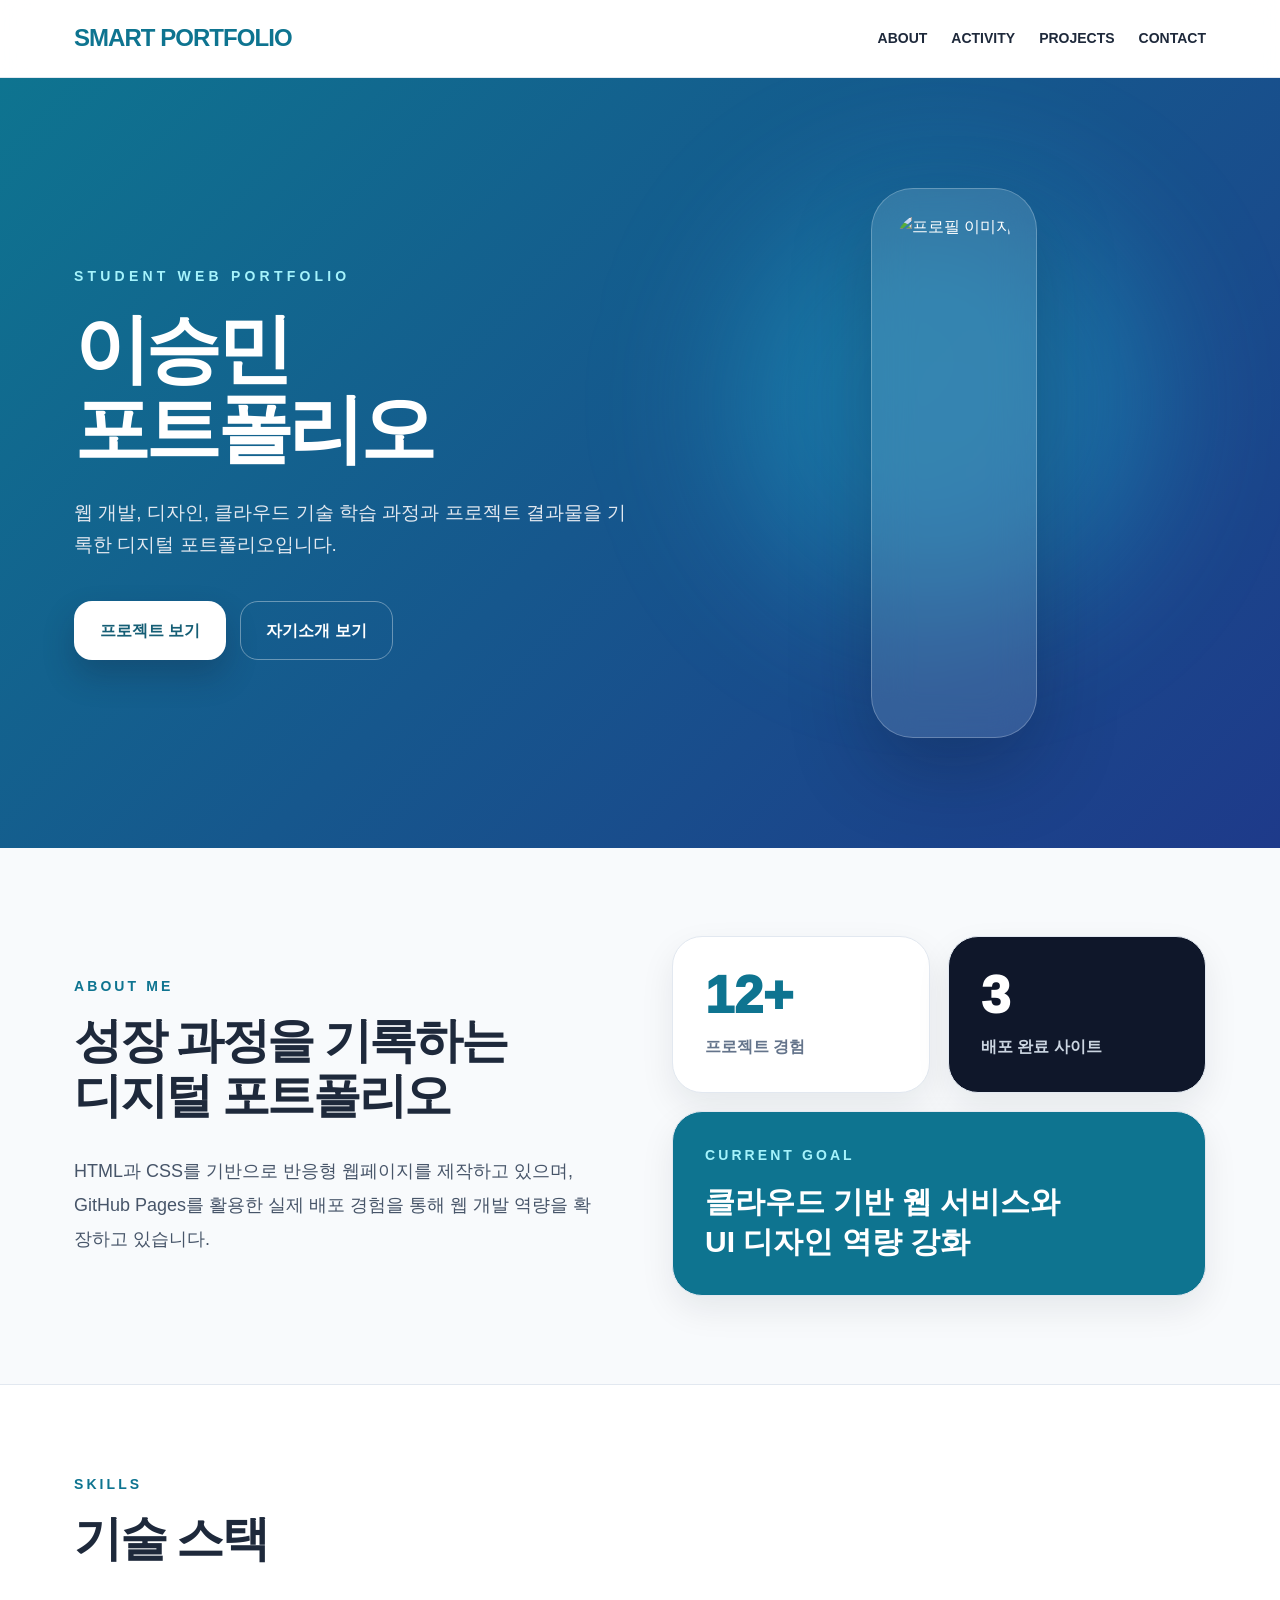
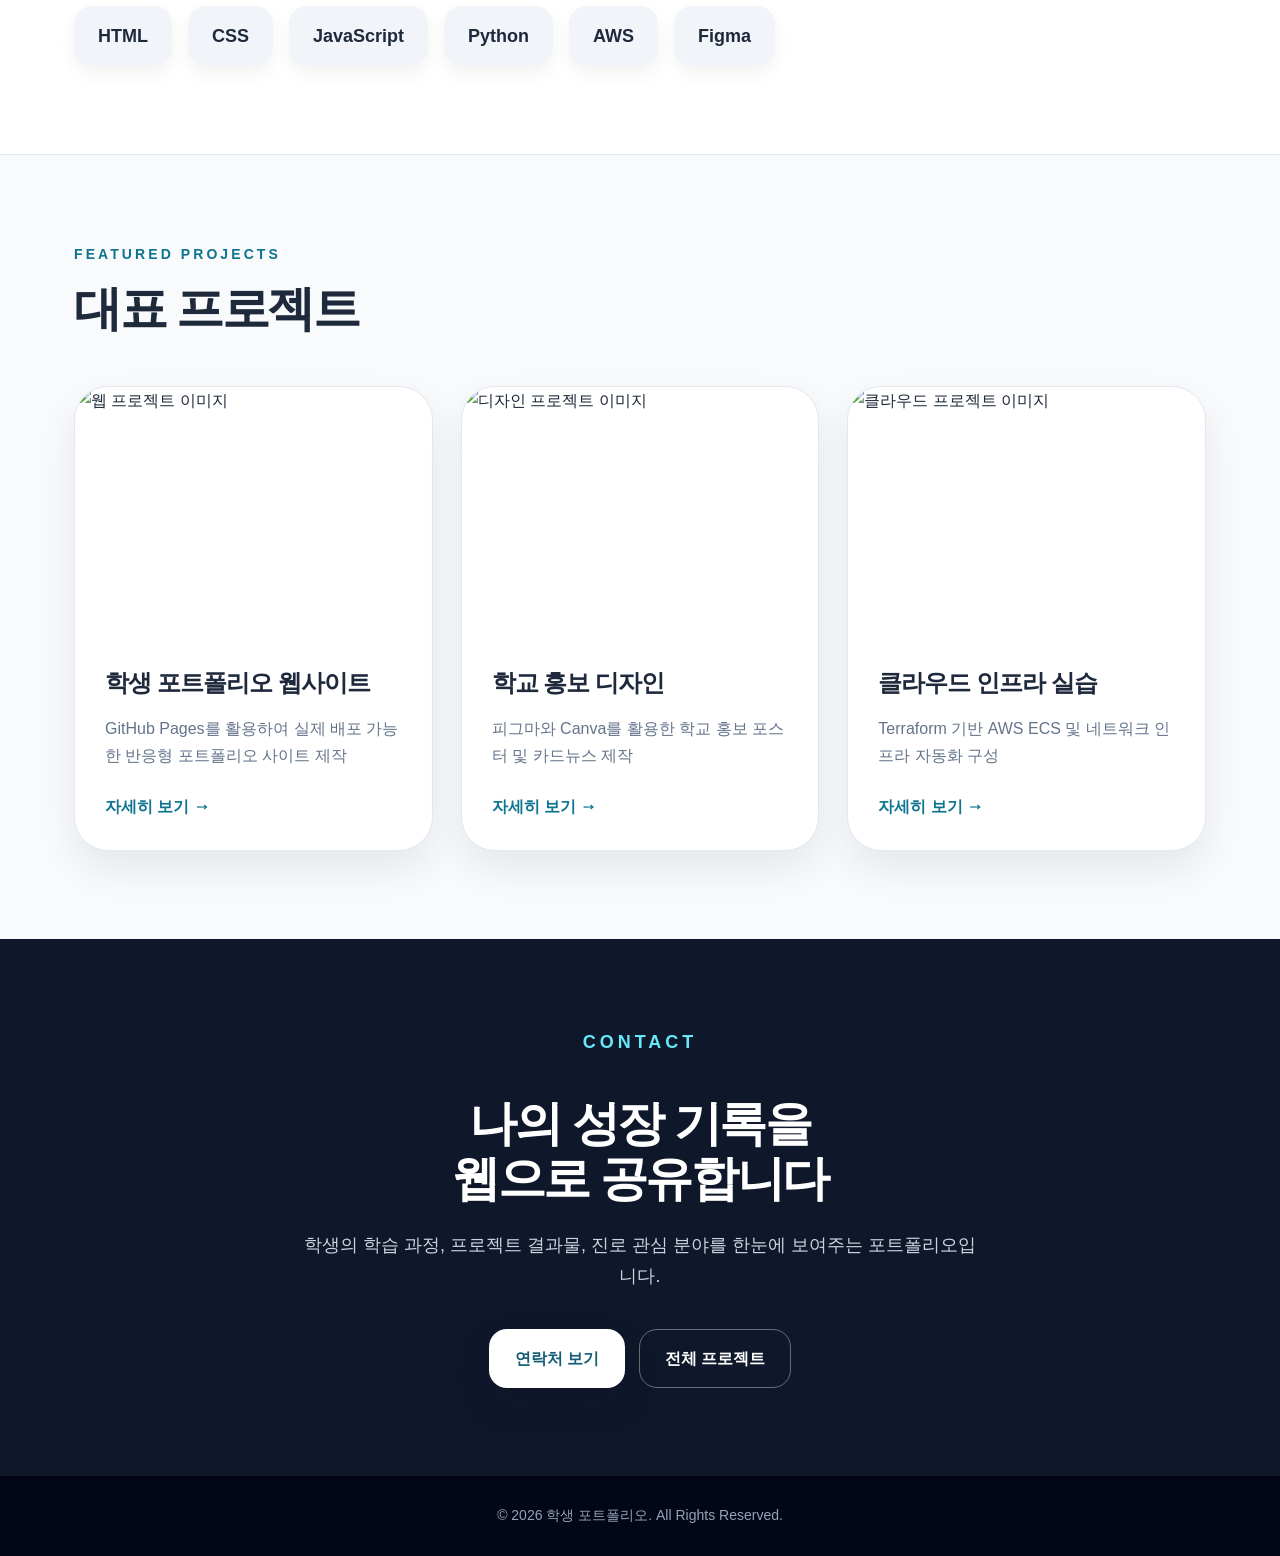
==== index.html @ 1f16a25e "Add files via upload" ====
<!DOCTYPE html>
<html lang="ko">
<head>
  <meta charset="UTF-8" />
  <meta name="viewport" content="width=device-width, initial-scale=1.0" />
  <title>학생 포트폴리오</title>
  <link rel="stylesheet" href="css/style.css" />
</head>
<body>
  <header>
  <nav class="nav">
    <a href="index.html" class="logo">SMART PORTFOLIO</a>
    <ul class="menu">
      <li><a href="about.html" class="">ABOUT</a></li>
      <li><a href="activity.html" class="">ACTIVITY</a></li>
      <li><a href="projects.html" class="">PROJECTS</a></li>
      <li><a href="contact.html" class="">CONTACT</a></li>
    </ul>
  </nav>
</header>

  <section class="hero">
    <div class="hero-inner">
      <div>
        <p class="eyebrow">Student Web Portfolio</p>
        <h1>이승민<br>포트폴리오</h1>
        <p class="hero-desc">
          웹 개발, 디자인, 클라우드 기술 학습 과정과 프로젝트 결과물을 기록한 디지털 포트폴리오입니다.
        </p>
        <div class="button-group">
          <a href="projects.html" class="btn btn-primary">프로젝트 보기</a>
          <a href="about.html" class="btn btn-secondary">자기소개 보기</a>
        </div>
      </div>
      <div class="hero-card">
        <img src="https://images.unsplash.com/photo-1500648767791-00dcc994a43e?q=80&w=1200&auto=format&fit=crop" alt="프로필 이미지">
      </div>
    </div>
  </section>

  <main>
    <section>
      <div class="about-grid">
        <div>
          <p class="section-kicker">About Me</p>
          <h2 class="section-title">성장 과정을 기록하는<br>디지털 포트폴리오</h2>
          <p class="lead">
            HTML과 CSS를 기반으로 반응형 웹페이지를 제작하고 있으며, GitHub Pages를 활용한 실제 배포 경험을 통해 웹 개발 역량을 확장하고 있습니다.
          </p>
        </div>
        <div class="stat-grid">
          <div class="stat-card">
            <div class="stat-number">12+</div>
            <p class="stat-label">프로젝트 경험</p>
          </div>
          <div class="stat-card dark">
            <div class="stat-number">3</div>
            <p class="stat-label">배포 완료 사이트</p>
          </div>
          <div class="stat-card accent">
            <p class="section-kicker" style="color:#a5f3fc;">Current Goal</p>
            <h3 style="font-size:30px; line-height:1.35;">클라우드 기반 웹 서비스와<br>UI 디자인 역량 강화</h3>
          </div>
        </div>
      </div>
    </section>

    <div class="skills-wrap">
      <div class="skills-inner">
        <p class="section-kicker">Skills</p>
        <h2 class="section-title">기술 스택</h2>
        <div class="skills-list">
          <span class="skill">HTML</span>
          <span class="skill">CSS</span>
          <span class="skill">JavaScript</span>
          <span class="skill">Python</span>
          <span class="skill">AWS</span>
          <span class="skill">Figma</span>
        </div>
      </div>
    </div>

    <section>
      <p class="section-kicker">Featured Projects</p>
      <h2 class="section-title">대표 프로젝트</h2>
      <div class="project-grid">
        <article class="project-card">
          <img src="https://images.unsplash.com/photo-1498050108023-c5249f4df085?q=80&w=1200&auto=format&fit=crop" alt="웹 프로젝트 이미지">
          <div class="project-body">
            <h3>학생 포트폴리오 웹사이트</h3>
            <p>GitHub Pages를 활용하여 실제 배포 가능한 반응형 포트폴리오 사이트 제작</p>
            <a href="projects/project1.html" class="project-link">자세히 보기 →</a>
          </div>
        </article>
        <article class="project-card">
          <img src="https://images.unsplash.com/photo-1516321318423-f06f85e504b3?q=80&w=1200&auto=format&fit=crop" alt="디자인 프로젝트 이미지">
          <div class="project-body">
            <h3>학교 홍보 디자인</h3>
            <p>피그마와 Canva를 활용한 학교 홍보 포스터 및 카드뉴스 제작</p>
            <a href="projects/project2.html" class="project-link">자세히 보기 →</a>
          </div>
        </article>
        <article class="project-card">
          <img src="https://images.unsplash.com/photo-1451187580459-43490279c0fa?q=80&w=1200&auto=format&fit=crop" alt="클라우드 프로젝트 이미지">
          <div class="project-body">
            <h3>클라우드 인프라 실습</h3>
            <p>Terraform 기반 AWS ECS 및 네트워크 인프라 자동화 구성</p>
            <a href="projects/project3.html" class="project-link">자세히 보기 →</a>
          </div>
        </article>
      </div>
    </section>
  </main>

  <div class="contact">
    <div class="contact-inner">
      <p class="section-kicker" style="color:#67e8f9;">Contact</p>
      <h2 class="section-title">나의 성장 기록을<br>웹으로 공유합니다</h2>
      <p>학생의 학습 과정, 프로젝트 결과물, 진로 관심 분야를 한눈에 보여주는 포트폴리오입니다.</p>
      <div class="button-group" style="justify-content:center;">
        <a href="contact.html" class="btn btn-primary">연락처 보기</a>
        <a href="projects.html" class="btn btn-secondary">전체 프로젝트</a>
      </div>
    </div>
  </div>

  <footer>
  © 2026 학생 포트폴리오. All Rights Reserved.
</footer>
</body>
</html>
---- css/style.css ----
* {
  box-sizing: border-box;
  margin: 0;
  padding: 0;
}

html {
  scroll-behavior: smooth;
}

body {
  font-family: "Noto Sans KR", "Pretendard", Arial, sans-serif;
  background: #f8fafc;
  color: #1e293b;
  line-height: 1.7;
}

a {
  color: inherit;
  text-decoration: none;
}

img {
  display: block;
  width: 100%;
}

header {
  position: sticky;
  top: 0;
  z-index: 50;
  background: rgba(255, 255, 255, 0.88);
  backdrop-filter: blur(14px);
  border-bottom: 1px solid #e2e8f0;
}

.nav {
  max-width: 1180px;
  margin: 0 auto;
  padding: 18px 24px;
  display: flex;
  justify-content: space-between;
  align-items: center;
  gap: 24px;
}

.logo {
  font-size: 24px;
  font-weight: 900;
  color: #0e7490;
  letter-spacing: -0.04em;
}

.menu {
  display: flex;
  gap: 24px;
  list-style: none;
  font-size: 14px;
  font-weight: 800;
}

.menu a:hover,
.menu a.active {
  color: #0e7490;
}

.hero {
  position: relative;
  overflow: hidden;
  background: linear-gradient(135deg, #0e7490, #1e3a8a);
  color: white;
}

.hero::before {
  content: "";
  position: absolute;
  width: 420px;
  height: 420px;
  border-radius: 999px;
  background: rgba(34, 211, 238, 0.28);
  filter: blur(70px);
  right: 10%;
  top: 15%;
}

.hero-inner {
  position: relative;
  max-width: 1180px;
  margin: 0 auto;
  padding: 110px 24px;
  display: grid;
  grid-template-columns: 1.05fr 0.95fr;
  gap: 72px;
  align-items: center;
}

.eyebrow {
  color: #a5f3fc;
  text-transform: uppercase;
  letter-spacing: 0.3em;
  font-size: 14px;
  font-weight: 800;
  margin-bottom: 20px;
}

.hero h1 {
  font-size: clamp(44px, 7vw, 76px);
  line-height: 1.05;
  font-weight: 950;
  letter-spacing: -0.06em;
  margin-bottom: 28px;
}

.hero-desc {
  max-width: 560px;
  color: #e2e8f0;
  font-size: 19px;
  margin-bottom: 40px;
}

.button-group {
  display: flex;
  flex-wrap: wrap;
  gap: 14px;
}

.btn {
  display: inline-flex;
  align-items: center;
  justify-content: center;
  padding: 15px 25px;
  border-radius: 18px;
  font-weight: 900;
  transition: 0.25s ease;
  border: 1px solid transparent;
}

.btn-primary {
  background: white;
  color: #155e75;
  box-shadow: 0 16px 32px rgba(15, 23, 42, 0.24);
}

.btn-dark {
  background: #0f172a;
  color: white;
}

.btn-secondary {
  border-color: rgba(255, 255, 255, 0.36);
  color: white;
}

.btn-outline {
  border-color: #cbd5e1;
  color: #334155;
  background: white;
}

.btn:hover {
  transform: translateY(-3px);
}

.hero-card {
  position: relative;
  max-width: 430px;
  margin: 0 auto;
  padding: 24px;
  border-radius: 42px;
  background: rgba(255, 255, 255, 0.12);
  border: 1px solid rgba(255, 255, 255, 0.24);
  backdrop-filter: blur(20px);
  box-shadow: 0 30px 80px rgba(15, 23, 42, 0.28);
}

.hero-card img {
  height: 500px;
  object-fit: cover;
  border-radius: 30px;
}

.page-title {
  background: linear-gradient(135deg, #0e7490, #1e3a8a);
  color: white;
}

.page-title-inner {
  max-width: 1180px;
  margin: 0 auto;
  padding: 72px 24px;
}

.page-title h1 {
  font-size: clamp(38px, 5vw, 60px);
  font-weight: 950;
  letter-spacing: -0.05em;
  margin-bottom: 16px;
}

.page-title p {
  color: #dbeafe;
  font-size: 18px;
}

main section,
.section {
  max-width: 1180px;
  margin: 0 auto;
  padding: 88px 24px;
}

.section-kicker {
  color: #0e7490;
  text-transform: uppercase;
  letter-spacing: 0.22em;
  font-size: 14px;
  font-weight: 900;
  margin-bottom: 14px;
}

.section-title {
  font-size: clamp(32px, 4vw, 48px);
  font-weight: 950;
  line-height: 1.15;
  letter-spacing: -0.05em;
  margin-bottom: 30px;
}

.lead {
  color: #475569;
  font-size: 18px;
  line-height: 1.9;
}

.about-grid,
.two-grid {
  display: grid;
  grid-template-columns: 1fr 1fr;
  gap: 64px;
  align-items: center;
}

.card {
  background: white;
  border: 1px solid #e2e8f0;
  border-radius: 30px;
  padding: 32px;
  box-shadow: 0 14px 34px rgba(15, 23, 42, 0.08);
}

.stat-grid {
  display: grid;
  grid-template-columns: 1fr 1fr;
  gap: 18px;
}

.stat-card {
  padding: 32px;
  border-radius: 30px;
  background: white;
  border: 1px solid #e2e8f0;
  box-shadow: 0 14px 34px rgba(15, 23, 42, 0.08);
}

.stat-card.dark {
  background: #0f172a;
  color: white;
}

.stat-card.accent {
  grid-column: 1 / -1;
  background: #0e7490;
  color: white;
}

.stat-number {
  font-size: 52px;
  line-height: 1;
  font-weight: 950;
  color: #0e7490;
  margin-bottom: 12px;
}

.stat-card.dark .stat-number,
.stat-card.accent .stat-number {
  color: white;
}

.stat-label {
  color: #64748b;
  font-weight: 800;
}

.stat-card.dark .stat-label,
.stat-card.accent .stat-label {
  color: #cbd5e1;
}

.skills-wrap {
  max-width: none;
  background: white;
  border-top: 1px solid #e2e8f0;
  border-bottom: 1px solid #e2e8f0;
}

.skills-inner {
  max-width: 1180px;
  margin: 0 auto;
  padding: 88px 24px;
}

.skills-list {
  display: flex;
  flex-wrap: wrap;
  gap: 16px;
  margin-top: 40px;
}

.skill {
  padding: 15px 24px;
  border-radius: 18px;
  background: #f1f5f9;
  color: #1e293b;
  font-size: 18px;
  font-weight: 900;
  box-shadow: 0 8px 18px rgba(15, 23, 42, 0.05);
  transition: 0.25s ease;
}

.skill:hover {
  background: #0e7490;
  color: white;
  transform: translateY(-3px);
}

.project-grid,
.activity-grid {
  display: grid;
  grid-template-columns: repeat(3, 1fr);
  gap: 28px;
  margin-top: 50px;
}

.project-card {
  overflow: hidden;
  border-radius: 34px;
  background: white;
  border: 1px solid #e2e8f0;
  box-shadow: 0 18px 40px rgba(15, 23, 42, 0.08);
  transition: 0.3s ease;
}

.project-card:hover {
  transform: translateY(-8px);
  box-shadow: 0 28px 60px rgba(15, 23, 42, 0.14);
}

.project-card img {
  height: 250px;
  object-fit: cover;
}

.project-body {
  padding: 30px;
}

.project-body h3,
.card h3 {
  font-size: 24px;
  line-height: 1.3;
  letter-spacing: -0.04em;
  margin-bottom: 16px;
}

.project-body p,
.card p {
  color: #64748b;
  margin-bottom: 24px;
}

.project-link {
  color: #0e7490;
  font-weight: 950;
}

.info-list {
  display: grid;
  gap: 14px;
  margin-top: 24px;
}

.info-item {
  display: flex;
  justify-content: space-between;
  gap: 16px;
  padding-bottom: 14px;
  border-bottom: 1px solid #e2e8f0;
}

.info-item strong {
  color: #0e7490;
  min-width: 110px;
}

.timeline {
  display: grid;
  gap: 18px;
  margin-top: 40px;
}

.timeline-item {
  background: white;
  border-left: 6px solid #0e7490;
  border-radius: 22px;
  padding: 26px;
  border-top: 1px solid #e2e8f0;
  border-right: 1px solid #e2e8f0;
  border-bottom: 1px solid #e2e8f0;
  box-shadow: 0 12px 28px rgba(15, 23, 42, 0.06);
}

.timeline-item span {
  display: inline-block;
  color: #0e7490;
  font-weight: 900;
  margin-bottom: 8px;
}

.detail-image {
  border-radius: 34px;
  overflow: hidden;
  box-shadow: 0 20px 46px rgba(15, 23, 42, 0.12);
}

.detail-image img {
  height: 420px;
  object-fit: cover;
}

.badge-list {
  display: flex;
  flex-wrap: wrap;
  gap: 10px;
  margin: 22px 0;
}

.badge {
  background: #e0f2fe;
  color: #075985;
  border-radius: 999px;
  padding: 8px 14px;
  font-weight: 900;
  font-size: 14px;
}

.contact {
  max-width: none;
  background: #0f172a;
  color: white;
}

.contact-inner {
  max-width: 1180px;
  margin: 0 auto;
  padding: 88px 24px;
  text-align: center;
}

.contact .section-title {
  margin-bottom: 24px;
}

.contact p {
  color: #cbd5e1;
  max-width: 680px;
  margin: 0 auto 38px;
  font-size: 18px;
}

footer {
  background: #020617;
  color: #94a3b8;
  text-align: center;
  padding: 28px 16px;
  font-size: 14px;
}

@media (max-width: 900px) {
  .hero-inner,
  .about-grid,
  .two-grid,
  .project-grid,
  .activity-grid {
    grid-template-columns: 1fr;
  }

  .hero-inner {
    padding: 80px 24px;
  }

  .hero-card img {
    height: 420px;
  }

  .menu {
    gap: 14px;
    flex-wrap: wrap;
    justify-content: flex-end;
  }
}

@media (max-width: 560px) {
  .nav {
    align-items: flex-start;
    flex-direction: column;
  }

  .menu {
    justify-content: flex-start;
  }

  .hero-inner,
  main section,
  .section,
  .skills-inner,
  .contact-inner,
  .page-title-inner {
    padding-left: 18px;
    padding-right: 18px;
  }

  .hero-card img,
  .detail-image img {
    height: 340px;
  }

  .stat-grid {
    grid-template-columns: 1fr;
  }

  .stat-card.accent {
    grid-column: auto;
  }

  .info-item {
    flex-direction: column;
    gap: 4px;
  }
}
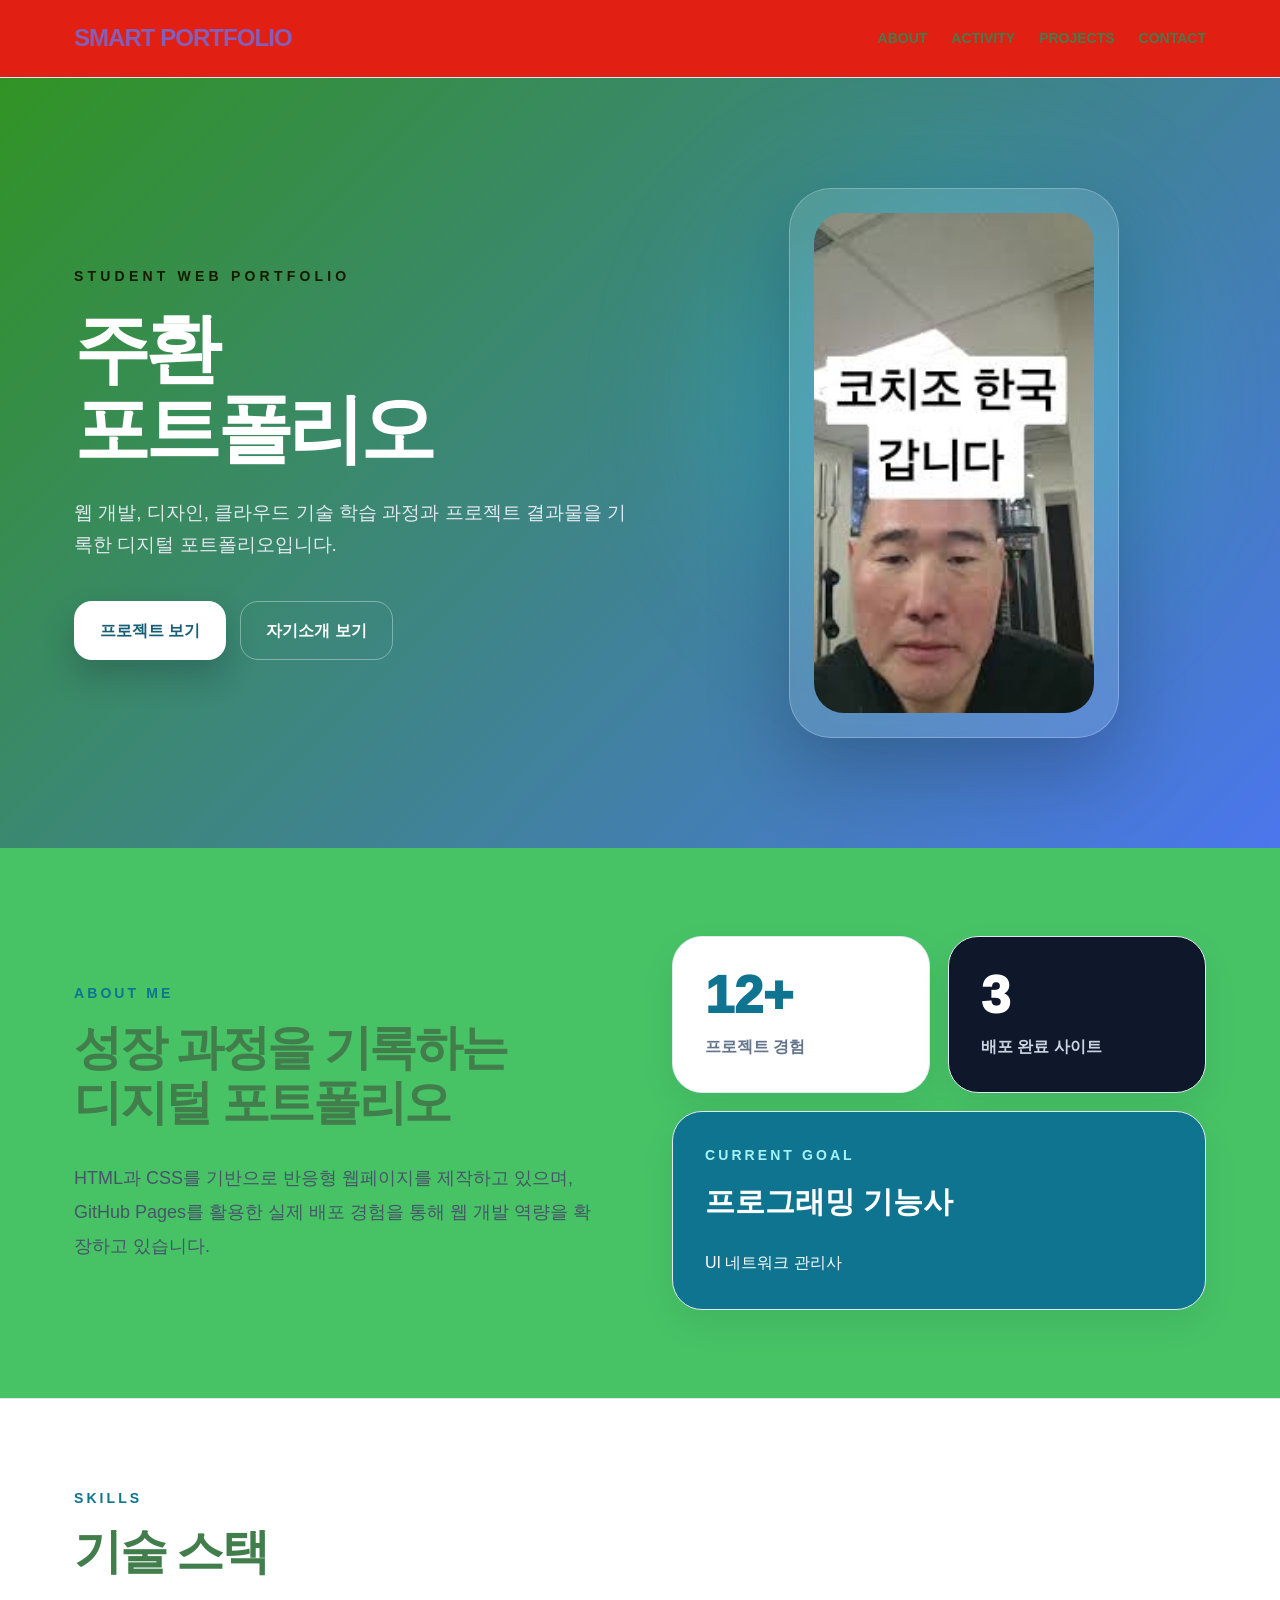
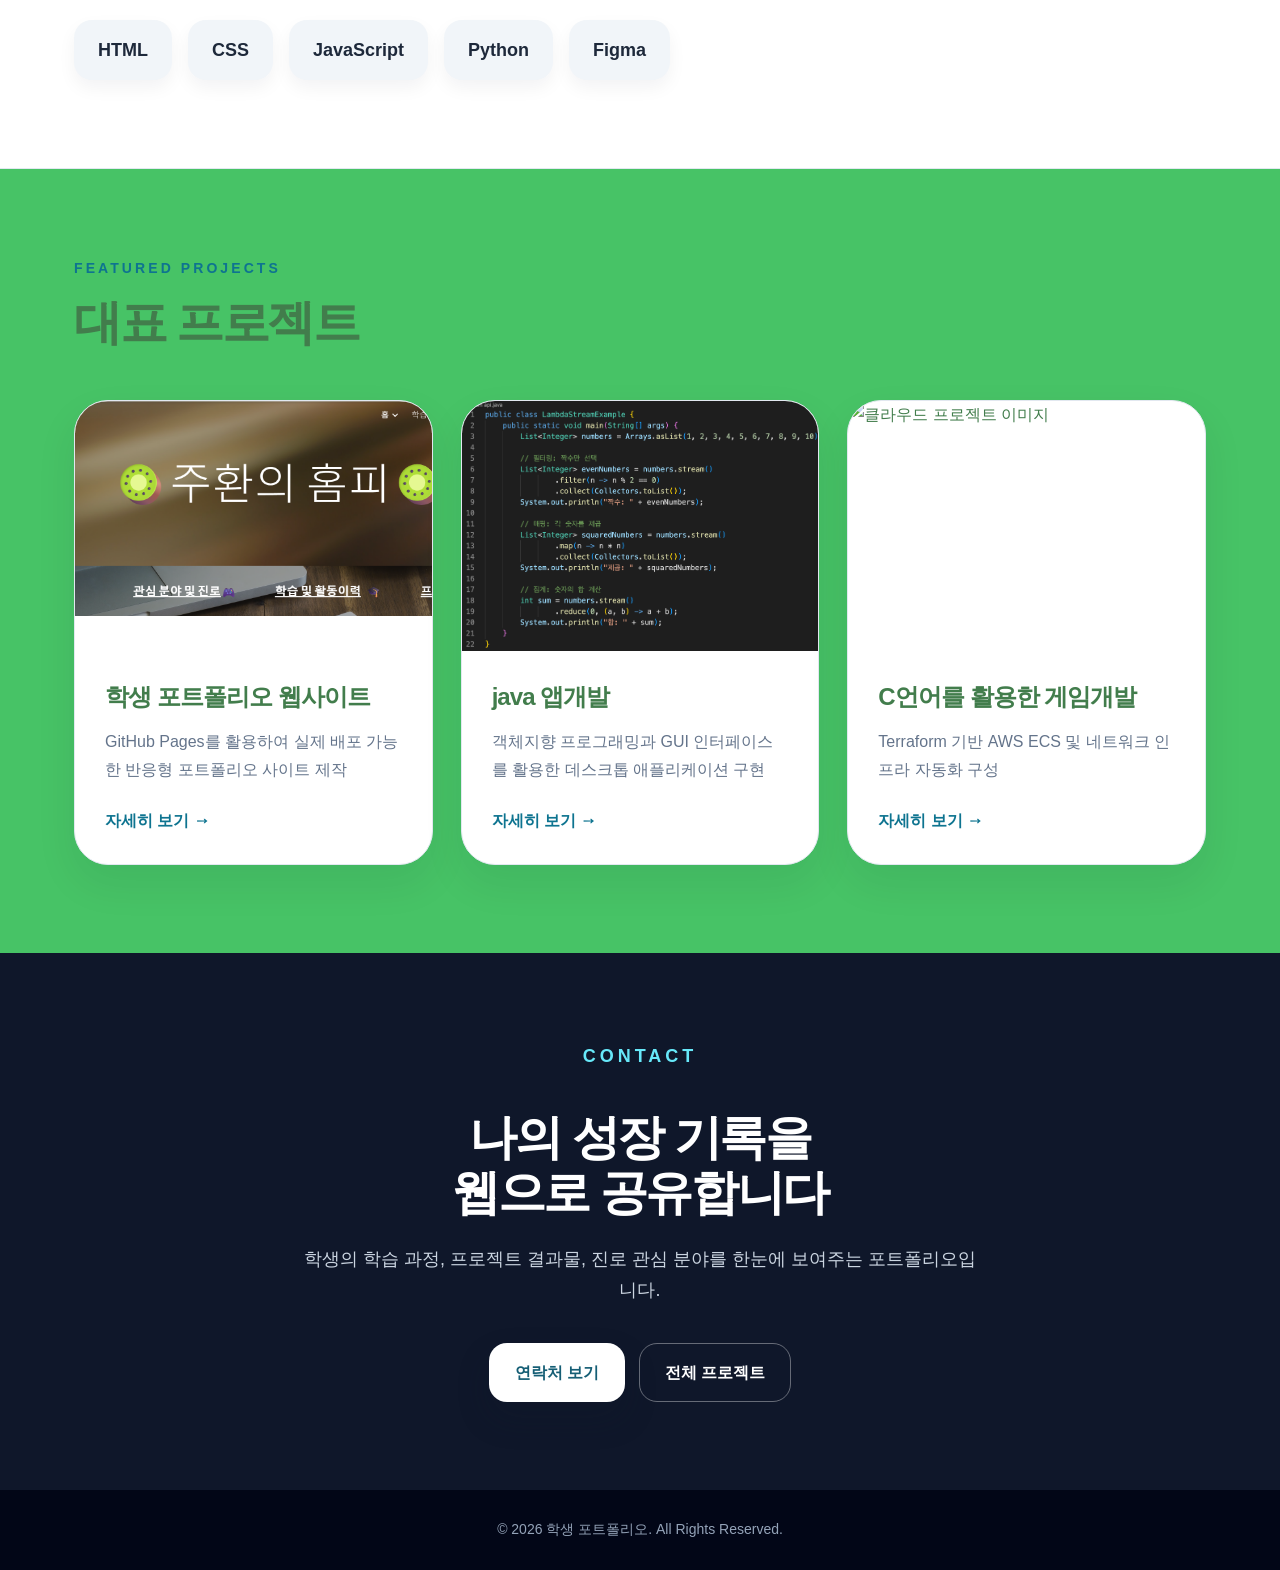
==== commit 04ba880a: "Add files via upload" ====
--- a/index.html
+++ b/index.html
@@ -23,7 +23,7 @@
     <div class="hero-inner">
       <div>
         <p class="eyebrow">Student Web Portfolio</p>
-        <h1>이승민<br>포트폴리오</h1>
+        <h1>주환<br>포트폴리오</h1>
         <p class="hero-desc">
           웹 개발, 디자인, 클라우드 기술 학습 과정과 프로젝트 결과물을 기록한 디지털 포트폴리오입니다.
         </p>
@@ -33,7 +33,7 @@
         </div>
       </div>
       <div class="hero-card">
-        <img src="https://images.unsplash.com/photo-1500648767791-00dcc994a43e?q=80&w=1200&auto=format&fit=crop" alt="프로필 이미지">
+        <img src="images/코치조.jpg" alt="프로필 이미지">
       </div>
     </div>
   </section>
@@ -59,7 +59,7 @@
           </div>
           <div class="stat-card accent">
             <p class="section-kicker" style="color:#a5f3fc;">Current Goal</p>
-            <h3 style="font-size:30px; line-height:1.35;">클라우드 기반 웹 서비스와<br>UI 디자인 역량 강화</h3>
+            <h3 style="font-size:30px; line-height:1.35;">프로그래밍 기능사</h3><br>UI 네트워크 관리사</h3>
           </div>
         </div>
       </div>
@@ -74,7 +74,7 @@
           <span class="skill">CSS</span>
           <span class="skill">JavaScript</span>
           <span class="skill">Python</span>
-          <span class="skill">AWS</span>
+        
           <span class="skill">Figma</span>
         </div>
       </div>
@@ -85,7 +85,7 @@
       <h2 class="section-title">대표 프로젝트</h2>
       <div class="project-grid">
         <article class="project-card">
-          <img src="https://images.unsplash.com/photo-1498050108023-c5249f4df085?q=80&w=1200&auto=format&fit=crop" alt="웹 프로젝트 이미지">
+          <img src="images/스크린샷 2026-05-12 113802.png" alt="웹 프로젝트 이미지">
           <div class="project-body">
             <h3>학생 포트폴리오 웹사이트</h3>
             <p>GitHub Pages를 활용하여 실제 배포 가능한 반응형 포트폴리오 사이트 제작</p>
@@ -93,19 +93,19 @@
           </div>
         </article>
         <article class="project-card">
-          <img src="https://images.unsplash.com/photo-1516321318423-f06f85e504b3?q=80&w=1200&auto=format&fit=crop" alt="디자인 프로젝트 이미지">
+          <img src="images/image2.png" alt="디자인 프로젝트 이미지">
           <div class="project-body">
-            <h3>학교 홍보 디자인</h3>
-            <p>피그마와 Canva를 활용한 학교 홍보 포스터 및 카드뉴스 제작</p>
+            <h3>java 앱개발</h3>
+            <p>객체지향 프로그래밍과 GUI 인터페이스를 활용한 데스크톱 애플리케이션 구현</p>
             <a href="projects/project2.html" class="project-link">자세히 보기 →</a>
           </div>
         </article>
         <article class="project-card">
           <img src="https://images.unsplash.com/photo-1451187580459-43490279c0fa?q=80&w=1200&auto=format&fit=crop" alt="클라우드 프로젝트 이미지">
           <div class="project-body">
-            <h3>클라우드 인프라 실습</h3>
+            <h3>C언어를 활용한 게임개발</h3>
             <p>Terraform 기반 AWS ECS 및 네트워크 인프라 자동화 구성</p>
-            <a href="projects/project3.html" class="project-link">자세히 보기 →</a>
+            <a href="images/1638627032.png" class="project-link">자세히 보기 →</a>
           </div>
         </article>
       </div>
--- a/css/style.css
+++ b/css/style.css
@@ -10,8 +10,8 @@
 
 body {
   font-family: "Noto Sans KR", "Pretendard", Arial, sans-serif;
-  background: #f8fafc;
-  color: #1e293b;
+  background: #47c366;
+  color: #427d4c;
   line-height: 1.7;
 }
 
@@ -29,7 +29,7 @@
   position: sticky;
   top: 0;
   z-index: 50;
-  background: rgba(255, 255, 255, 0.88);
+  background: rgba(247, 9, 9, 0.88);
   backdrop-filter: blur(14px);
   border-bottom: 1px solid #e2e8f0;
 }
@@ -47,7 +47,7 @@
 .logo {
   font-size: 24px;
   font-weight: 900;
-  color: #0e7490;
+  color: #865eb5;
   letter-spacing: -0.04em;
 }
 
@@ -61,13 +61,13 @@
 
 .menu a:hover,
 .menu a.active {
-  color: #0e7490;
+  color: #94e8ff16;
 }
 
 .hero {
   position: relative;
   overflow: hidden;
-  background: linear-gradient(135deg, #0e7490, #1e3a8a);
+  background: linear-gradient(135deg, #319324, #4b76ed);
   color: white;
 }
 
@@ -95,7 +95,7 @@
 }
 
 .eyebrow {
-  color: #a5f3fc;
+  color: #161b00;
   text-transform: uppercase;
   letter-spacing: 0.3em;
   font-size: 14px;
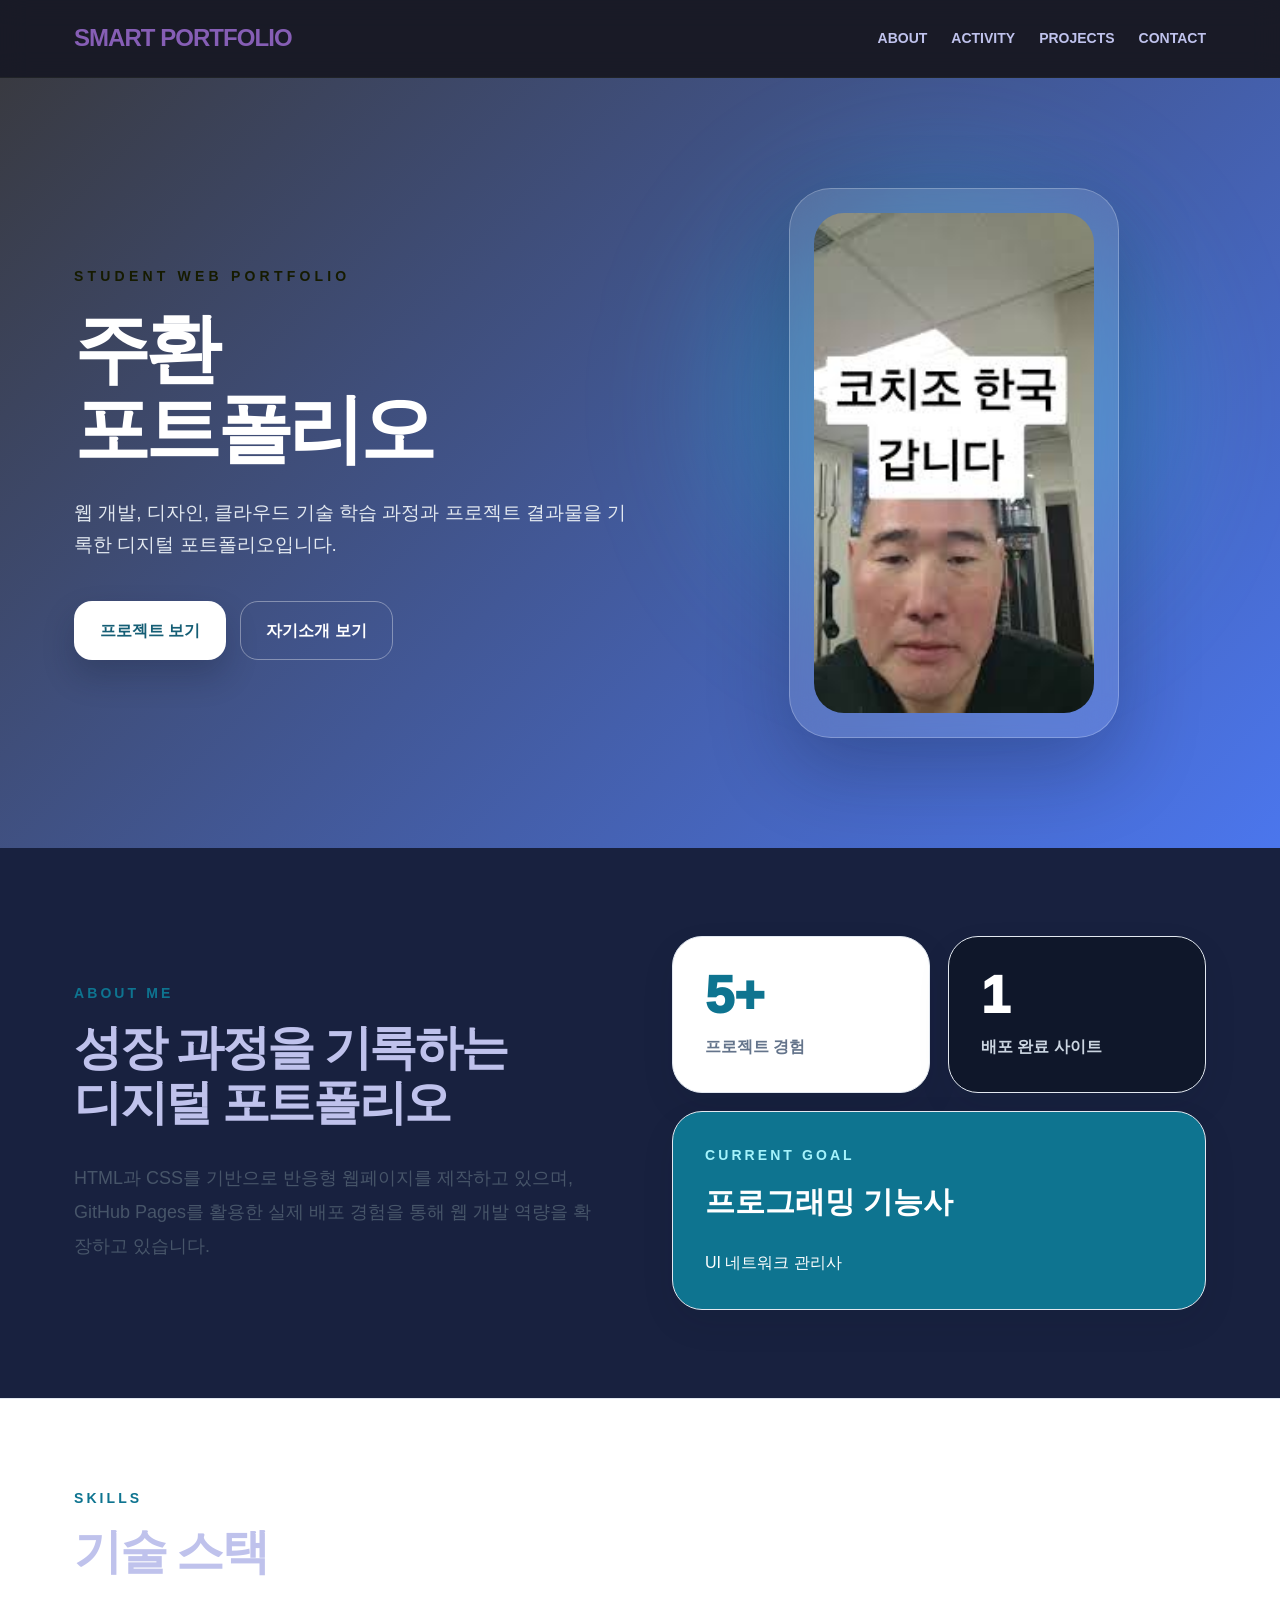
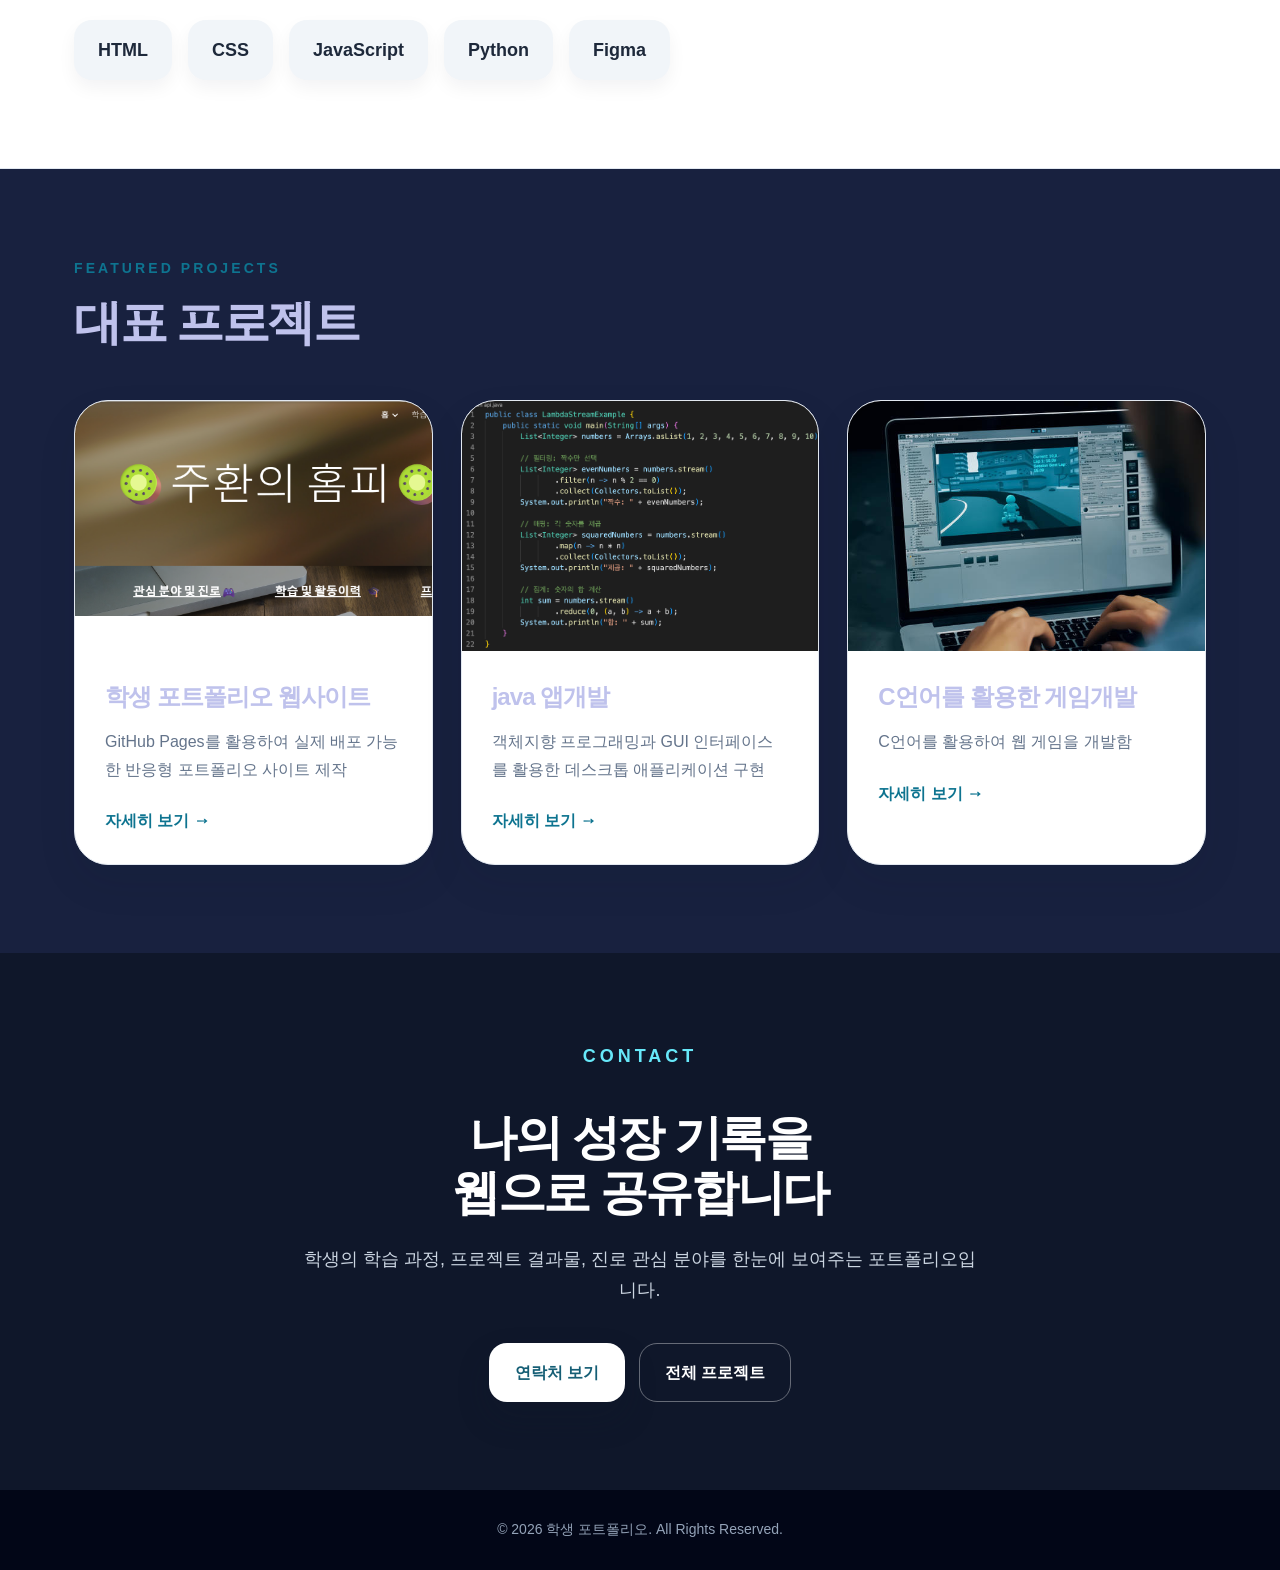
==== commit 09bd5509: "Add files via upload" ====
--- a/index.html
+++ b/index.html
@@ -50,11 +50,11 @@
         </div>
         <div class="stat-grid">
           <div class="stat-card">
-            <div class="stat-number">12+</div>
+            <div class="stat-number">5+</div>
             <p class="stat-label">프로젝트 경험</p>
           </div>
           <div class="stat-card dark">
-            <div class="stat-number">3</div>
+            <div class="stat-number">1</div>
             <p class="stat-label">배포 완료 사이트</p>
           </div>
           <div class="stat-card accent">
@@ -101,11 +101,11 @@
           </div>
         </article>
         <article class="project-card">
-          <img src="https://images.unsplash.com/photo-1451187580459-43490279c0fa?q=80&w=1200&auto=format&fit=crop" alt="클라우드 프로젝트 이미지">
+          <img src="images/123123.jpg" alt="클라우드 프로젝트 이미지">
           <div class="project-body">
             <h3>C언어를 활용한 게임개발</h3>
-            <p>Terraform 기반 AWS ECS 및 네트워크 인프라 자동화 구성</p>
-            <a href="images/1638627032.png" class="project-link">자세히 보기 →</a>
+            <p>C언어를 활용하여 웹 게임을 개발함</p>
+            <a href="projects/project3.html" class="project-link">자세히 보기 →</a>
           </div>
         </article>
       </div>
--- a/css/style.css
+++ b/css/style.css
@@ -10,8 +10,8 @@
 
 body {
   font-family: "Noto Sans KR", "Pretendard", Arial, sans-serif;
-  background: #47c366;
-  color: #427d4c;
+  background: #18213f;
+  color: #bfc2ec;
   line-height: 1.7;
 }
 
@@ -29,9 +29,9 @@
   position: sticky;
   top: 0;
   z-index: 50;
-  background: rgba(247, 9, 9, 0.88);
+  background: rgba(26, 26, 36, 0.88);
   backdrop-filter: blur(14px);
-  border-bottom: 1px solid #e2e8f0;
+  border-bottom: 1px solid #202327;
 }
 
 .nav {
@@ -67,7 +67,7 @@
 .hero {
   position: relative;
   overflow: hidden;
-  background: linear-gradient(135deg, #319324, #4b76ed);
+  background: linear-gradient(135deg, #393a41, #4b76ed);
   color: white;
 }
 
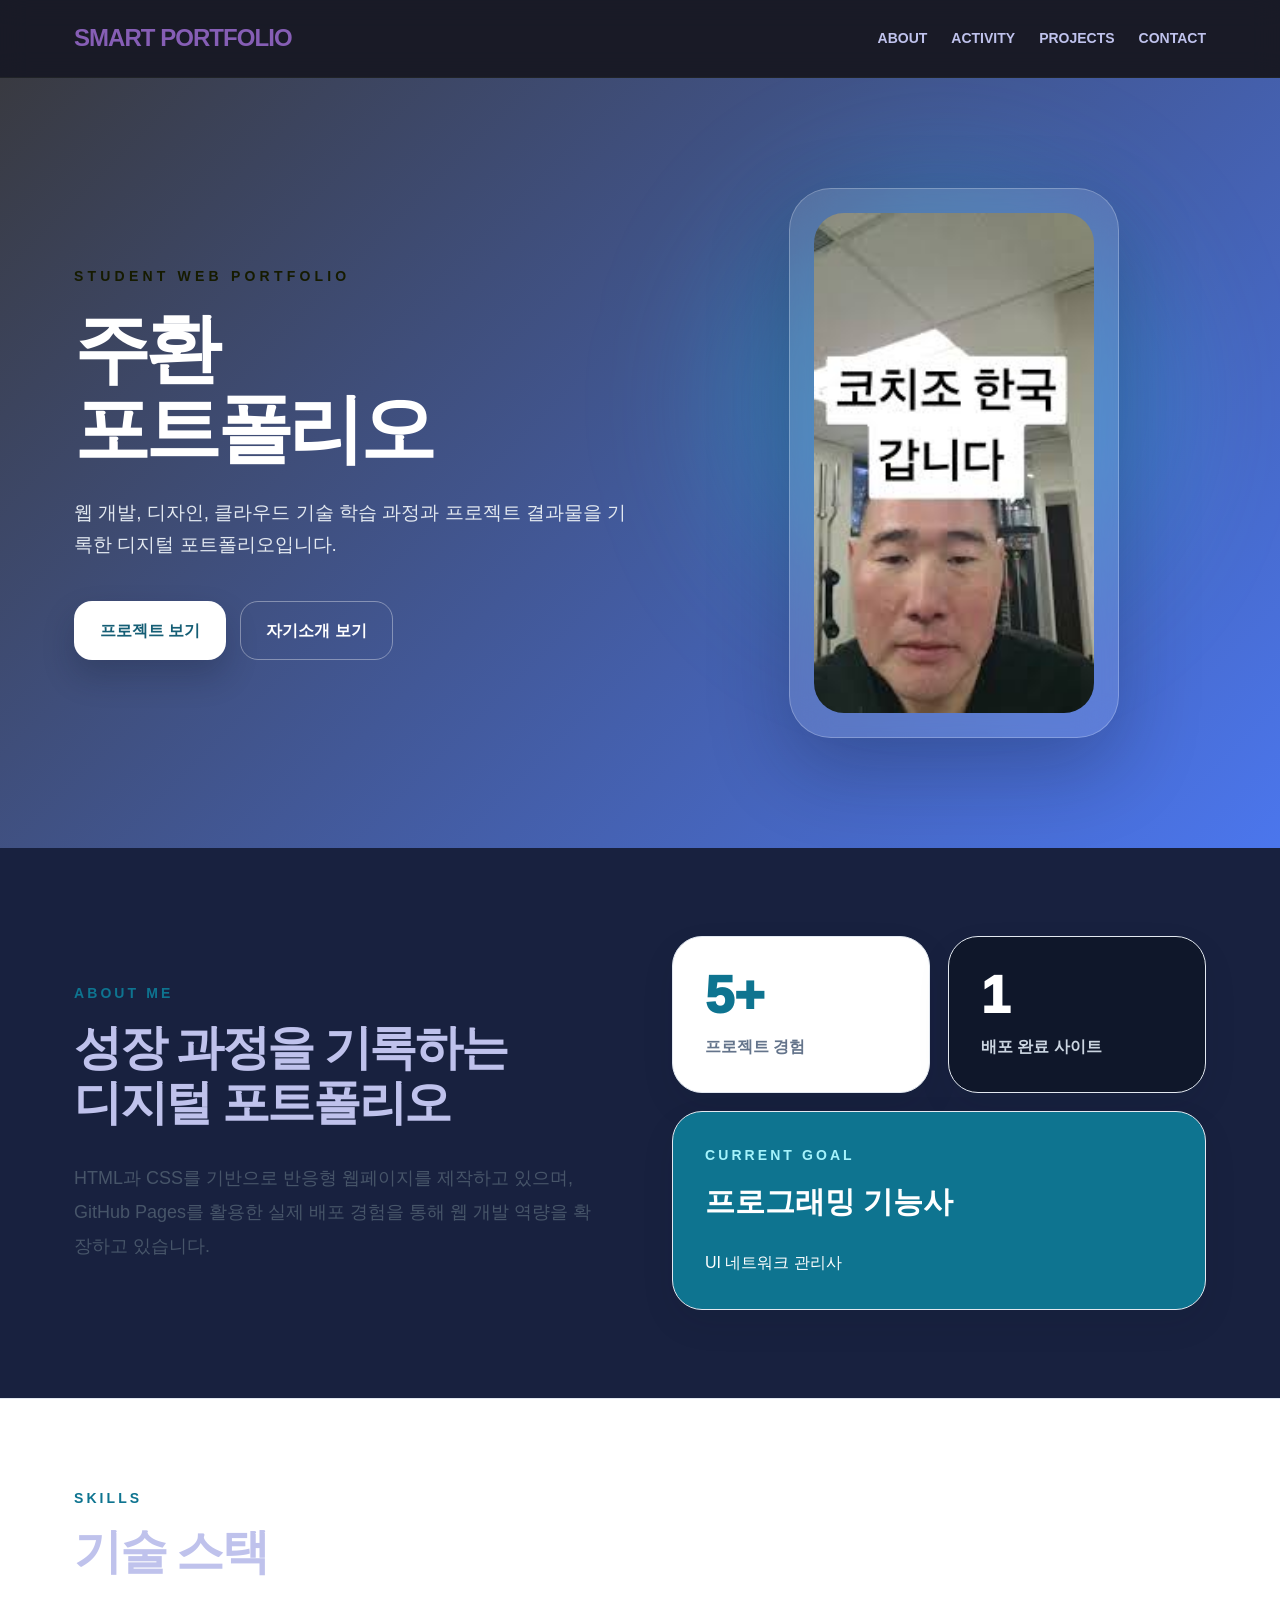
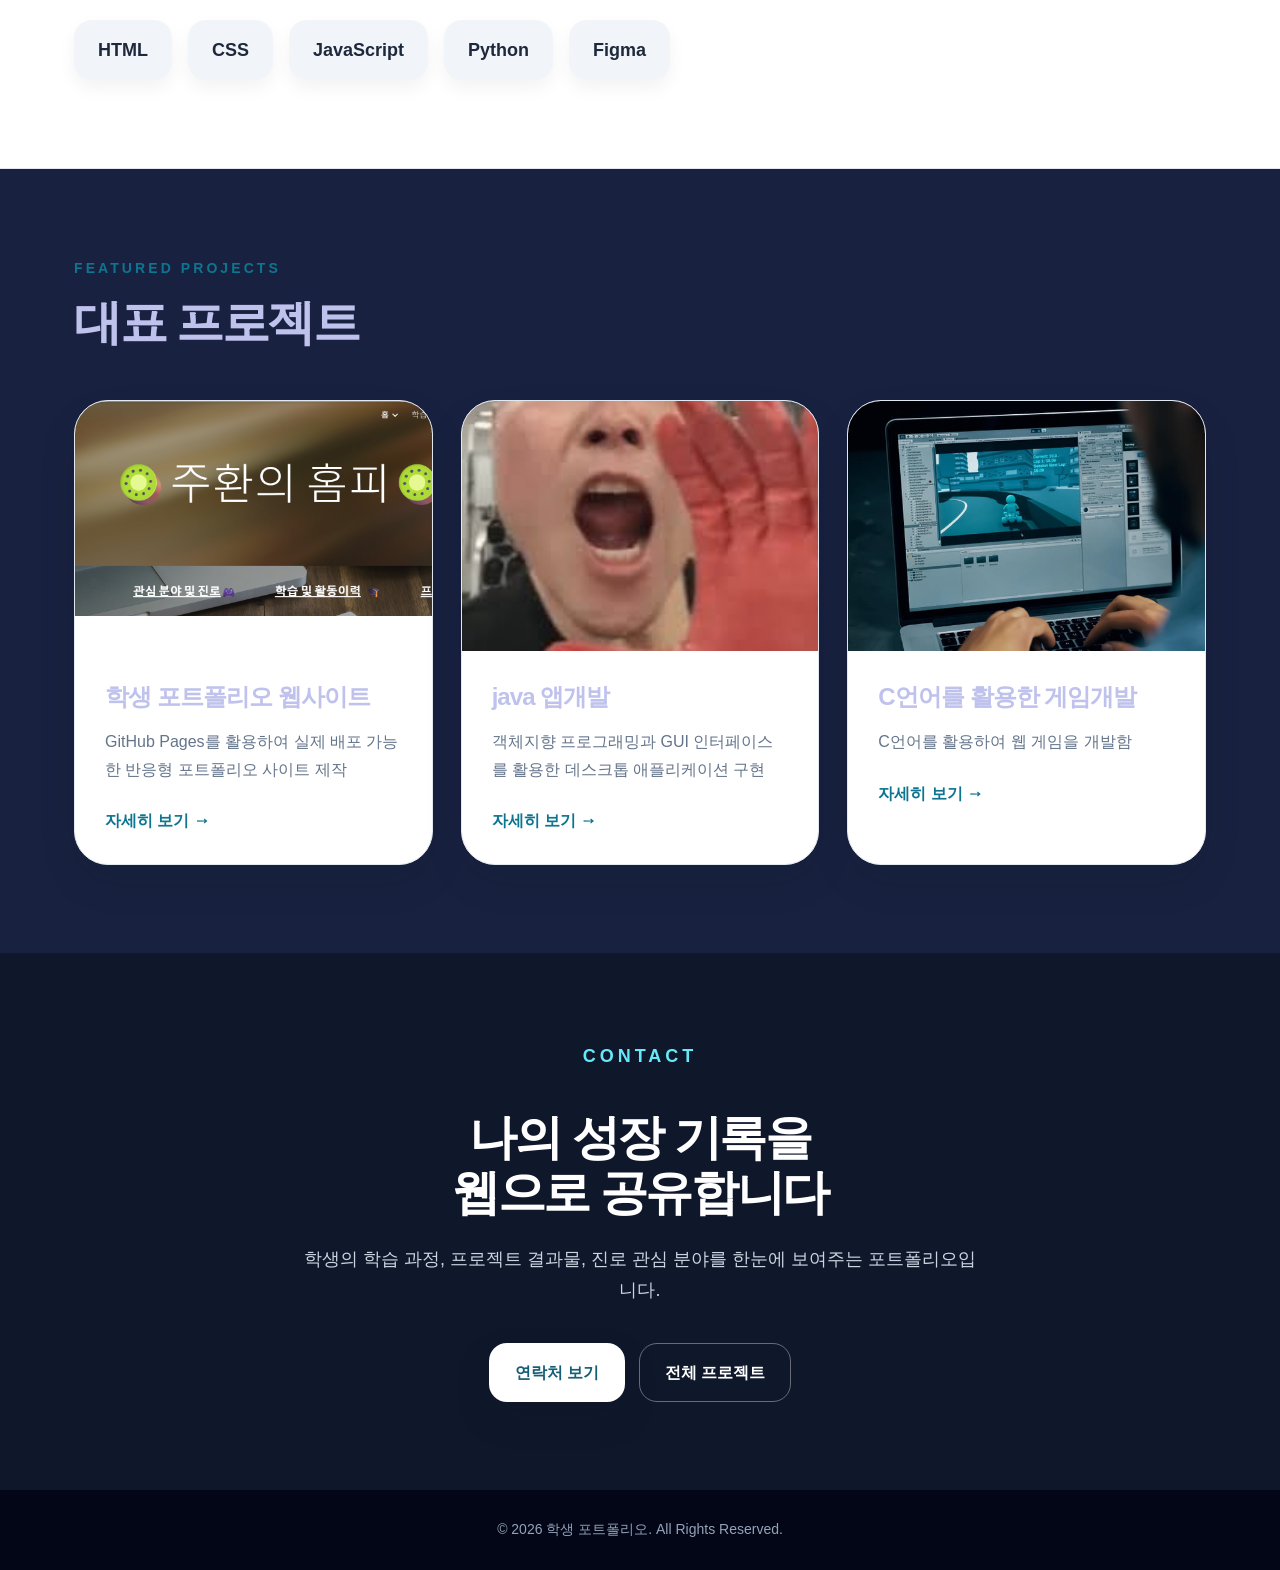
==== commit ecc9fc97: "Add files via upload" ====
--- a/index.html
+++ b/index.html
@@ -93,7 +93,7 @@
           </div>
         </article>
         <article class="project-card">
-          <img src="images/image2.png" alt="디자인 프로젝트 이미지">
+          <img src="images/조상일.jpg" alt="디자인 프로젝트 이미지">
           <div class="project-body">
             <h3>java 앱개발</h3>
             <p>객체지향 프로그래밍과 GUI 인터페이스를 활용한 데스크톱 애플리케이션 구현</p>
